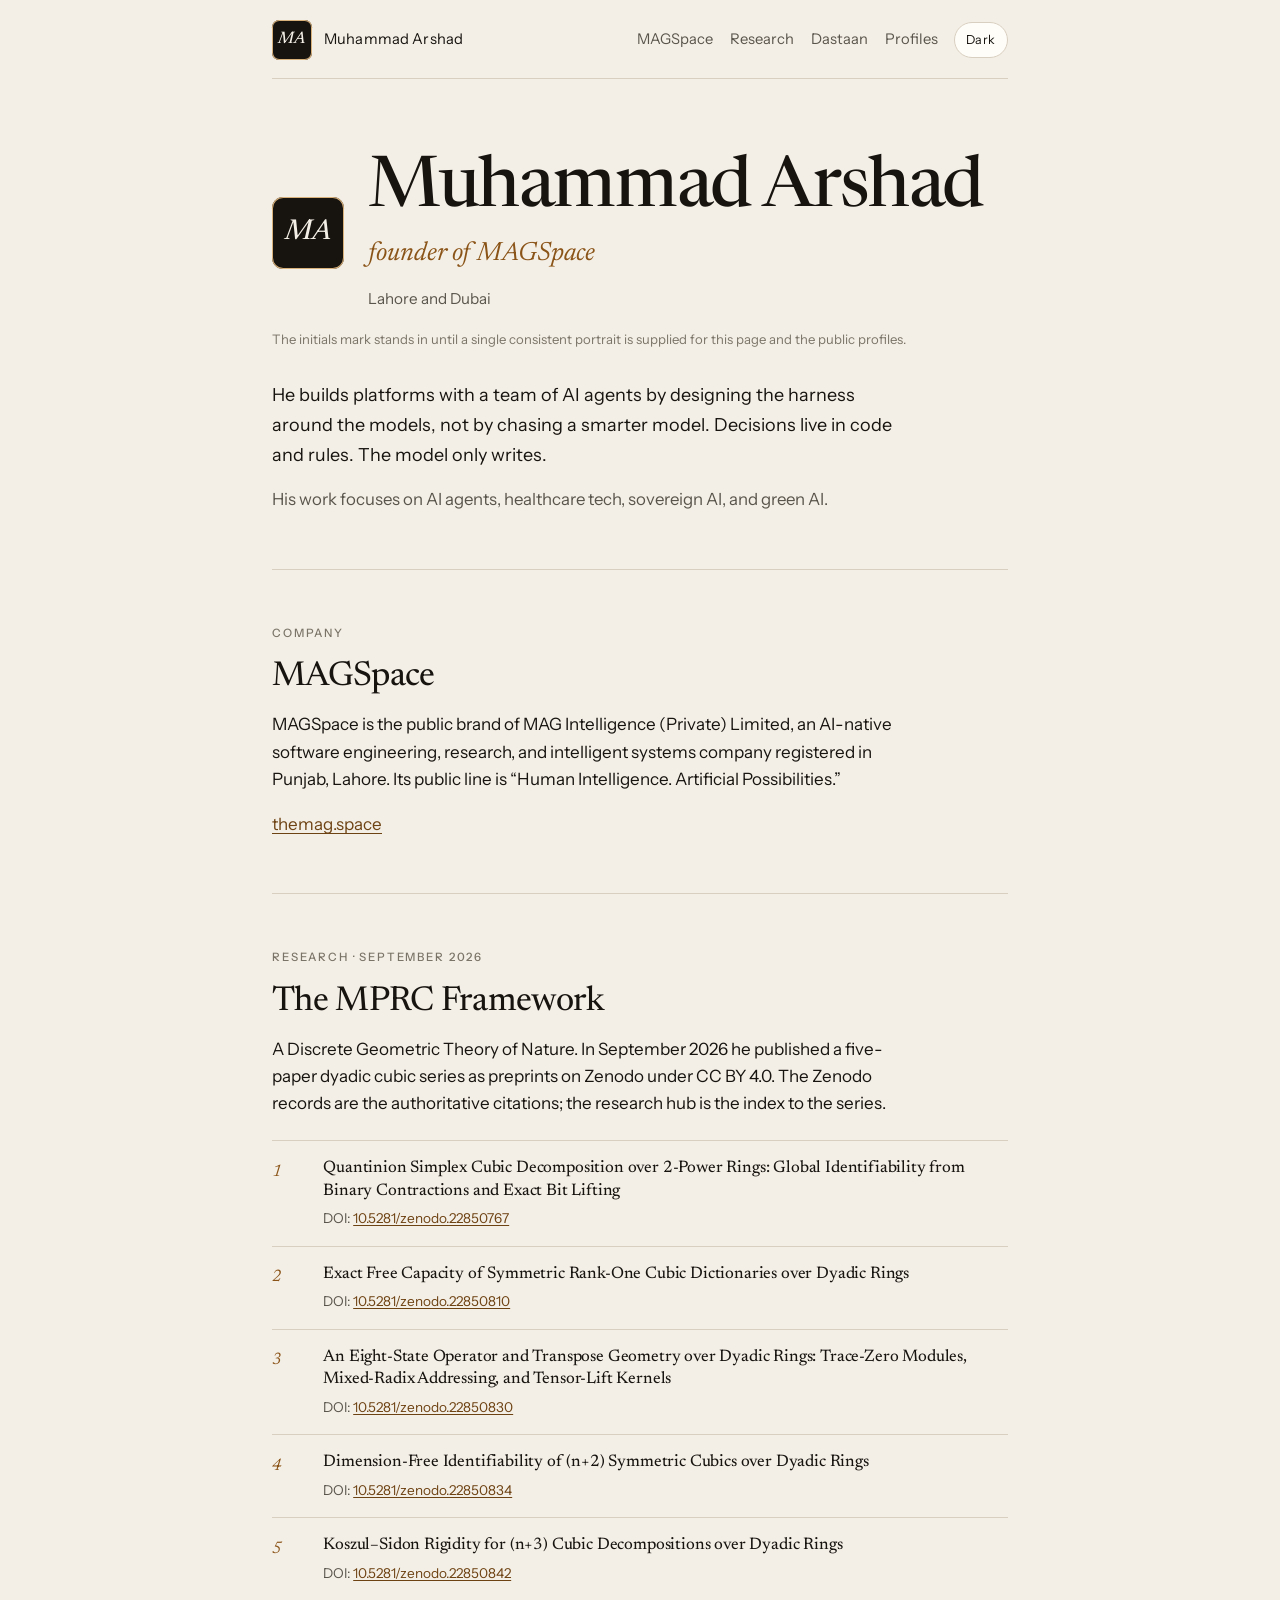
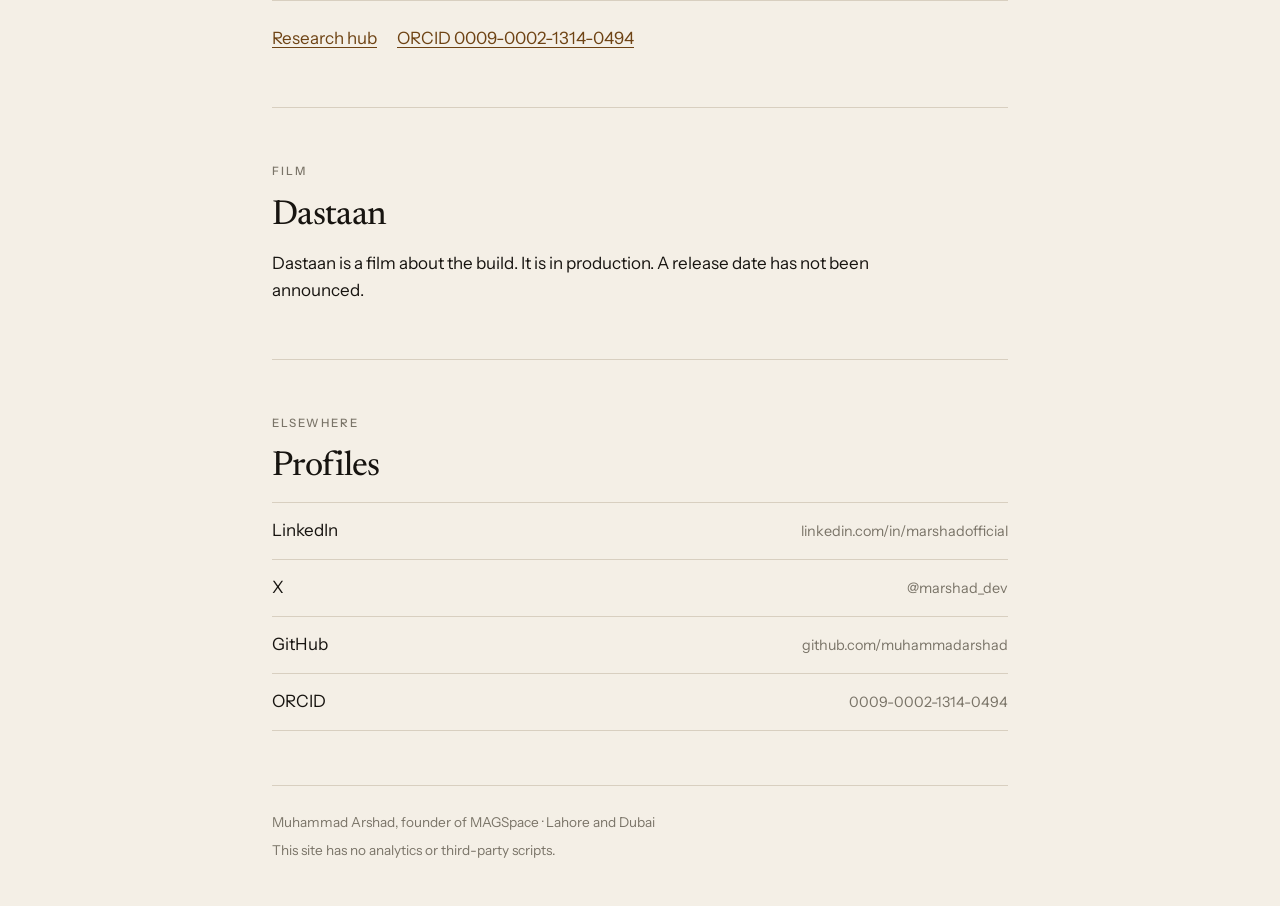
==== index.html @ 927fc4ad "Personal site for marshad.pw" ====
<!DOCTYPE html>
<html lang="en">
<head>
  <meta charset="utf-8">
  <meta name="viewport" content="width=device-width, initial-scale=1">
  <title>Muhammad Arshad, founder of MAGSpace</title>
  <meta name="description" content="Muhammad Arshad, founder of MAGSpace, based in Lahore and Dubai. He builds platforms with a team of AI agents by designing the harness around the models. Research: the MPRC Framework.">
  <meta name="author" content="Muhammad Arshad">
  <meta name="theme-color" content="#12110e" media="(prefers-color-scheme: dark)">
  <meta name="theme-color" content="#f4efe6" media="(prefers-color-scheme: light)">
  <link rel="canonical" href="https://marshad.pw/">
  <link rel="icon" href="assets/favicon.svg" type="image/svg+xml">
  <link rel="apple-touch-icon" href="assets/og-image.png">

  <meta property="og:type" content="profile">
  <meta property="og:site_name" content="Muhammad Arshad">
  <meta property="og:title" content="Muhammad Arshad, founder of MAGSpace">
  <meta property="og:description" content="Founder of MAGSpace, based in Lahore and Dubai. Builds platforms with a team of AI agents by designing the harness around the models. Independent researcher, MPRC Framework.">
  <meta property="og:url" content="https://marshad.pw/">
  <meta property="og:image" content="https://marshad.pw/assets/og-image.png">
  <meta property="og:image:width" content="1200">
  <meta property="og:image:height" content="630">
  <meta property="og:locale" content="en_US">
  <meta property="profile:first_name" content="Muhammad">
  <meta property="profile:last_name" content="Arshad">
  <meta property="profile:username" content="marshad">

  <meta name="twitter:card" content="summary_large_image">
  <meta name="twitter:site" content="@marshad_dev">
  <meta name="twitter:creator" content="@marshad_dev">
  <meta name="twitter:title" content="Muhammad Arshad, founder of MAGSpace">
  <meta name="twitter:description" content="Founder of MAGSpace, based in Lahore and Dubai. Builds platforms with a team of AI agents by designing the harness around the models.">
  <meta name="twitter:image" content="https://marshad.pw/assets/og-image.png">

  <link rel="stylesheet" href="styles.css">
  <script>
    (function () {
      try {
        var t = localStorage.getItem("theme");
        if (t === "light" || t === "dark") document.documentElement.setAttribute("data-theme", t);
      } catch (e) {}
    })();
  </script>
  <script type="application/ld+json">
  {
    "@context": "https://schema.org",
    "@graph": [
      {
        "@type": "Person",
        "@id": "https://marshad.pw/#person",
        "name": "Muhammad Arshad",
        "alternateName": "marshad",
        "jobTitle": "Founder",
        "url": "https://marshad.pw",
        "worksFor": {
          "@type": "Organization",
          "name": "MAGSpace",
          "legalName": "MAG Intelligence (Private) Limited",
          "url": "https://themag.space"
        },
        "homeLocation": [
          {
            "@type": "Place",
            "name": "Lahore",
            "address": { "@type": "PostalAddress", "addressLocality": "Lahore", "addressCountry": "PK" }
          },
          {
            "@type": "Place",
            "name": "Dubai",
            "address": { "@type": "PostalAddress", "addressLocality": "Dubai", "addressCountry": "AE" }
          }
        ],
        "address": [
          { "@type": "PostalAddress", "addressLocality": "Lahore", "addressCountry": "PK" },
          { "@type": "PostalAddress", "addressLocality": "Dubai", "addressCountry": "AE" }
        ],
        "knowsAbout": ["AI agents", "healthcare tech", "sovereign AI", "green AI", "MPRC Framework"],
        "sameAs": [
          "https://www.linkedin.com/in/marshadofficial/",
          "https://x.com/marshad_dev",
          "https://github.com/muhammadarshad",
          "https://orcid.org/0009-0002-1314-0494",
          "https://themag.space",
          "https://muhammadarshad.github.io/pages-mprc/index.html"
        ]
      },
      {
        "@type": "WebSite",
        "@id": "https://marshad.pw/#website",
        "url": "https://marshad.pw",
        "name": "Muhammad Arshad, founder of MAGSpace",
        "inLanguage": "en",
        "publisher": { "@id": "https://marshad.pw/#person" }
      },
      {
        "@type": "WebPage",
        "@id": "https://marshad.pw/#webpage",
        "url": "https://marshad.pw/",
        "name": "Muhammad Arshad, founder of MAGSpace",
        "isPartOf": { "@id": "https://marshad.pw/#website" },
        "about": { "@id": "https://marshad.pw/#person" },
        "inLanguage": "en"
      },
      {
        "@type": "ScholarlyArticle",
        "@id": "https://doi.org/10.5281/zenodo.22850767",
        "name": "Quantinion Simplex Cubic Decomposition over 2-Power Rings: Global Identifiability from Binary Contractions and Exact Bit Lifting",
        "identifier": "https://doi.org/10.5281/zenodo.22850767",
        "url": "https://doi.org/10.5281/zenodo.22850767",
        "datePublished": "2026-09-20",
        "author": { "@id": "https://marshad.pw/#person" }
      },
      {
        "@type": "ScholarlyArticle",
        "@id": "https://doi.org/10.5281/zenodo.22850810",
        "name": "Exact Free Capacity of Symmetric Rank-One Cubic Dictionaries over Dyadic Rings",
        "identifier": "https://doi.org/10.5281/zenodo.22850810",
        "url": "https://doi.org/10.5281/zenodo.22850810",
        "datePublished": "2026-09-20",
        "author": { "@id": "https://marshad.pw/#person" }
      },
      {
        "@type": "ScholarlyArticle",
        "@id": "https://doi.org/10.5281/zenodo.22850830",
        "name": "An Eight-State Operator and Transpose Geometry over Dyadic Rings: Trace-Zero Modules, Mixed-Radix Addressing, and Tensor-Lift Kernels",
        "identifier": "https://doi.org/10.5281/zenodo.22850830",
        "url": "https://doi.org/10.5281/zenodo.22850830",
        "datePublished": "2026-09-20",
        "author": { "@id": "https://marshad.pw/#person" }
      },
      {
        "@type": "ScholarlyArticle",
        "@id": "https://doi.org/10.5281/zenodo.22850834",
        "name": "Dimension-Free Identifiability of (n+2) Symmetric Cubics over Dyadic Rings",
        "identifier": "https://doi.org/10.5281/zenodo.22850834",
        "url": "https://doi.org/10.5281/zenodo.22850834",
        "datePublished": "2026-09-20",
        "author": { "@id": "https://marshad.pw/#person" }
      },
      {
        "@type": "ScholarlyArticle",
        "@id": "https://doi.org/10.5281/zenodo.22850842",
        "name": "Koszul–Sidon Rigidity for (n+3) Cubic Decompositions over Dyadic Rings",
        "identifier": "https://doi.org/10.5281/zenodo.22850842",
        "url": "https://doi.org/10.5281/zenodo.22850842",
        "datePublished": "2026-09-20",
        "author": { "@id": "https://marshad.pw/#person" }
      }
    ]
  }
  </script>
</head>
<body>
  <a class="skip" href="#content">Skip to content</a>

  <header class="wrap site-header">
    <a class="brand" href="#content">
      <span class="mark" aria-hidden="true">MA</span>
      <span class="brand-name">Muhammad Arshad</span>
    </a>
    <nav class="nav" aria-label="Page">
      <a href="#magspace">MAGSpace</a>
      <a href="#research">Research</a>
      <a href="#dastaan">Dastaan</a>
      <a href="#profiles">Profiles</a>
    </nav>
    <button type="button" class="theme-toggle" id="theme-toggle" aria-label="Switch color theme">Theme</button>
  </header>

  <main id="content" class="wrap">
    <header class="hero">
      <div class="hero-top">
        <div class="hero-mark" aria-hidden="true">MA</div>
        <div>
          <h1>Muhammad Arshad</h1>
          <p class="qualifier">founder of MAGSpace</p>
          <p class="location">Lahore and Dubai</p>
        </div>
      </div>
      <p class="portrait-note">The initials mark stands in until a single consistent portrait is supplied for this page and the public profiles.</p>
      <div class="bio">
        <p>He builds platforms with a team of AI agents by designing the harness around the models, not by chasing a smarter model. Decisions live in code and rules. The model only writes.</p>
        <p class="focus">His work focuses on AI agents, healthcare tech, sovereign AI, and green AI.</p>
      </div>
    </header>

    <section class="section" id="magspace" aria-labelledby="magspace-title">
      <p class="kicker">Company</p>
      <h2 id="magspace-title">MAGSpace</h2>
      <p class="lede">MAGSpace is the public brand of MAG Intelligence (Private) Limited, an AI-native software engineering, research, and intelligent systems company registered in Punjab, Lahore. Its public line is “Human Intelligence. Artificial Possibilities.”</p>
      <p class="links-row">
        <a href="https://themag.space">themag.space</a>
      </p>
    </section>

    <section class="section" id="research" aria-labelledby="research-title">
      <p class="kicker">Research · September 2026</p>
      <h2 id="research-title">The MPRC Framework</h2>
      <p class="lede">A Discrete Geometric Theory of Nature. In September 2026 he published a five-paper dyadic cubic series as preprints on Zenodo under CC BY 4.0. The Zenodo records are the authoritative citations; the research hub is the index to the series.</p>
      <ol class="papers">
        <li>
          <span class="num" aria-hidden="true">1</span>
          <div>
            <h3><a href="https://doi.org/10.5281/zenodo.22850767">Quantinion Simplex Cubic Decomposition over 2-Power Rings: Global Identifiability from Binary Contractions and Exact Bit Lifting</a></h3>
            <p class="doi">DOI: <a href="https://doi.org/10.5281/zenodo.22850767">10.5281/zenodo.22850767</a></p>
          </div>
        </li>
        <li>
          <span class="num" aria-hidden="true">2</span>
          <div>
            <h3><a href="https://doi.org/10.5281/zenodo.22850810">Exact Free Capacity of Symmetric Rank-One Cubic Dictionaries over Dyadic Rings</a></h3>
            <p class="doi">DOI: <a href="https://doi.org/10.5281/zenodo.22850810">10.5281/zenodo.22850810</a></p>
          </div>
        </li>
        <li>
          <span class="num" aria-hidden="true">3</span>
          <div>
            <h3><a href="https://doi.org/10.5281/zenodo.22850830">An Eight-State Operator and Transpose Geometry over Dyadic Rings: Trace-Zero Modules, Mixed-Radix Addressing, and Tensor-Lift Kernels</a></h3>
            <p class="doi">DOI: <a href="https://doi.org/10.5281/zenodo.22850830">10.5281/zenodo.22850830</a></p>
          </div>
        </li>
        <li>
          <span class="num" aria-hidden="true">4</span>
          <div>
            <h3><a href="https://doi.org/10.5281/zenodo.22850834">Dimension-Free Identifiability of (n+2) Symmetric Cubics over Dyadic Rings</a></h3>
            <p class="doi">DOI: <a href="https://doi.org/10.5281/zenodo.22850834">10.5281/zenodo.22850834</a></p>
          </div>
        </li>
        <li>
          <span class="num" aria-hidden="true">5</span>
          <div>
            <h3><a href="https://doi.org/10.5281/zenodo.22850842">Koszul–Sidon Rigidity for (n+3) Cubic Decompositions over Dyadic Rings</a></h3>
            <p class="doi">DOI: <a href="https://doi.org/10.5281/zenodo.22850842">10.5281/zenodo.22850842</a></p>
          </div>
        </li>
      </ol>
      <p class="links-row">
        <a href="https://muhammadarshad.github.io/pages-mprc/index.html">Research hub</a>
        <a rel="me" href="https://orcid.org/0009-0002-1314-0494">ORCID 0009-0002-1314-0494</a>
      </p>
    </section>

    <section class="section" id="dastaan" aria-labelledby="dastaan-title">
      <p class="kicker">Film</p>
      <h2 id="dastaan-title">Dastaan</h2>
      <p class="lede">Dastaan is a film about the build. It is in production. A release date has not been announced.</p>
    </section>

    <section class="section" id="profiles" aria-labelledby="profiles-title">
      <p class="kicker">Elsewhere</p>
      <h2 id="profiles-title">Profiles</h2>
      <ul class="profiles">
        <li>
          <a rel="me" href="https://www.linkedin.com/in/marshadofficial/">
            <span>LinkedIn</span>
            <span class="handle">linkedin.com/in/marshadofficial</span>
          </a>
        </li>
        <li>
          <a rel="me" href="https://x.com/marshad_dev">
            <span>X</span>
            <span class="handle">@marshad_dev</span>
          </a>
        </li>
        <li>
          <a rel="me" href="https://github.com/muhammadarshad">
            <span>GitHub</span>
            <span class="handle">github.com/muhammadarshad</span>
          </a>
        </li>
        <li>
          <a rel="me" href="https://orcid.org/0009-0002-1314-0494">
            <span>ORCID</span>
            <span class="handle">0009-0002-1314-0494</span>
          </a>
        </li>
      </ul>
    </section>
  </main>

  <footer class="wrap site-footer">
    <p>Muhammad Arshad, founder of MAGSpace · Lahore and Dubai</p>
    <p>This site has no analytics or third-party scripts.</p>
  </footer>

  <script>
    (function () {
      var btn = document.getElementById("theme-toggle");
      if (!btn) return;

      function current() {
        var set = document.documentElement.getAttribute("data-theme");
        if (set === "light" || set === "dark") return set;
        return window.matchMedia("(prefers-color-scheme: light)").matches ? "light" : "dark";
      }

      function label(mode) {
        btn.setAttribute("aria-label", mode === "dark" ? "Switch to light theme" : "Switch to dark theme");
        btn.textContent = mode === "dark" ? "Light" : "Dark";
      }

      label(current());

      btn.addEventListener("click", function () {
        var next = current() === "dark" ? "light" : "dark";
        document.documentElement.setAttribute("data-theme", next);
        try { localStorage.setItem("theme", next); } catch (e) {}
        label(next);
      });
    })();
  </script>
</body>
</html>
---- styles.css ----
/* Muhammad Arshad, founder of MAGSpace — marshad.pw
   Self-contained. No tracking. No external requests. */

@font-face {
  font-family: "Newsreader";
  src: url("assets/fonts/newsreader.woff2") format("woff2");
  font-style: normal;
  font-weight: 200 800;
  font-display: swap;
}

@font-face {
  font-family: "Newsreader";
  src: url("assets/fonts/newsreader-italic.woff2") format("woff2");
  font-style: italic;
  font-weight: 200 800;
  font-display: swap;
}

@font-face {
  font-family: "Instrument Sans";
  src: url("assets/fonts/instrument-sans.woff2") format("woff2");
  font-style: normal;
  font-weight: 400 700;
  font-display: swap;
}

:root {
  color-scheme: dark;
  --bg: #12110e;
  --bg-soft: #1b1915;
  --ink: #f4efe6;
  --muted: #b4ada0;
  --faint: #9a9489;
  --line: #2e2a24;
  --accent: #d7b07a;
  --focus: #f0d7a4;
  --link: #ead3a6;
  --mark-bg: #1b1915;
  --mark-ink: #f4efe6;
  --mark-line: #d7b07a;
  --radius: 0.55rem;
  --space: clamp(1.25rem, 3vw, 2.25rem);
  --measure: 40rem;
  --content: 46rem;
  --sans: "Instrument Sans", "Segoe UI", "Helvetica Neue", Helvetica, Arial, sans-serif;
  --serif: "Newsreader", "Iowan Old Style", Palatino, "Palatino Linotype", Georgia, serif;
}

@media (prefers-color-scheme: light) {
  :root:not([data-theme="dark"]) {
    color-scheme: light;
    --bg: #f4efe6;
    --bg-soft: #fffdf8;
    --ink: #171410;
    --muted: #5a554c;
    --faint: #7a7468;
    --line: #d8cfc0;
    --accent: #8a5418;
    --focus: #8a5418;
    --link: #6e4314;
    --mark-bg: #171410;
    --mark-ink: #f4efe6;
    --mark-line: #d7b07a;
  }
}

:root[data-theme="light"] {
  color-scheme: light;
  --bg: #f4efe6;
  --bg-soft: #fffdf8;
  --ink: #171410;
  --muted: #5a554c;
  --faint: #7a7468;
  --line: #d8cfc0;
  --accent: #8a5418;
  --focus: #8a5418;
  --link: #6e4314;
  --mark-bg: #171410;
  --mark-ink: #f4efe6;
  --mark-line: #d7b07a;
}

:root[data-theme="dark"] {
  color-scheme: dark;
  --bg: #12110e;
  --bg-soft: #1b1915;
  --ink: #f4efe6;
  --muted: #b4ada0;
  --faint: #9a9489;
  --line: #2e2a24;
  --accent: #d7b07a;
  --focus: #f0d7a4;
  --link: #ead3a6;
  --mark-bg: #1b1915;
  --mark-ink: #f4efe6;
  --mark-line: #d7b07a;
}

*,
*::before,
*::after {
  box-sizing: border-box;
}

html {
  scroll-behavior: smooth;
}

@media (prefers-reduced-motion: reduce) {
  html { scroll-behavior: auto; }
  *, *::before, *::after {
    animation: none !important;
    transition: none !important;
  }
}

body {
  margin: 0;
  background: var(--bg);
  color: var(--ink);
  font-family: var(--sans);
  font-size: 1.0625rem;
  line-height: 1.6;
  font-weight: 400;
  -webkit-font-smoothing: antialiased;
  text-rendering: optimizeLegibility;
}

:focus-visible {
  outline: 2px solid var(--focus);
  outline-offset: 3px;
}

.skip {
  position: absolute;
  left: var(--space);
  top: 0.75rem;
  transform: translateY(-200%);
  background: var(--bg-soft);
  color: var(--ink);
  padding: 0.5rem 0.85rem;
  border-radius: var(--radius);
  z-index: 20;
}

.skip:focus {
  transform: none;
}

a {
  color: var(--link);
  text-underline-offset: 0.18em;
  text-decoration-thickness: 1px;
}

a:hover {
  color: var(--ink);
}

.wrap {
  width: min(100% - (var(--space) * 2), var(--content));
  margin-inline: auto;
}

/* Header */

.site-header {
  display: flex;
  align-items: center;
  justify-content: space-between;
  flex-wrap: wrap;
  gap: 0.35rem 1rem;
  padding: 1.1rem 0 1rem;
  border-bottom: 1px solid var(--line);
}

.brand {
  display: inline-flex;
  align-items: center;
  gap: 0.75rem;
  color: inherit;
  text-decoration: none;
  min-height: 44px;
}

.brand:hover { color: inherit; }

.mark {
  width: 2.5rem;
  height: 2.5rem;
  flex: 0 0 2.5rem;
  border-radius: 0.45rem;
  background: var(--mark-bg);
  color: var(--mark-ink);
  box-shadow: inset 0 0 0 1px var(--mark-line);
  display: grid;
  place-items: center;
  font-family: var(--serif);
  font-style: italic;
  font-weight: 500;
  font-size: 1.05rem;
  letter-spacing: 0.01em;
  line-height: 1;
}

.brand-name {
  font-size: 0.92rem;
  letter-spacing: 0.01em;
}

.nav {
  display: flex;
  align-items: center;
  gap: 0.15rem 1.05rem;
  flex-wrap: wrap;
  justify-content: flex-end;
  margin-left: auto;
}

.nav a {
  color: var(--muted);
  text-decoration: none;
  font-size: 0.92rem;
  min-height: 44px;
  display: inline-flex;
  align-items: center;
}

.nav a:hover { color: var(--ink); }

.theme-toggle {
  appearance: none;
  border: 1px solid var(--line);
  background: var(--bg-soft);
  color: var(--ink);
  border-radius: 999px;
  min-height: 36px;
  min-width: 36px;
  padding: 0 0.7rem;
  font: inherit;
  font-size: 0.78rem;
  letter-spacing: 0.04em;
  cursor: pointer;
}

.theme-toggle:hover {
  border-color: var(--accent);
}

/* Hero */

.hero {
  padding: clamp(2.4rem, 7vw, 4.8rem) 0 clamp(2.2rem, 5vw, 3.4rem);
  border-bottom: 1px solid var(--line);
}

.hero-top {
  display: flex;
  align-items: center;
  gap: 1.25rem 1.5rem;
}

.hero-mark {
  width: 4.5rem;
  height: 4.5rem;
  flex: 0 0 4.5rem;
  border-radius: 0.7rem;
  background: var(--mark-bg);
  color: var(--mark-ink);
  box-shadow: inset 0 0 0 1px var(--mark-line);
  display: grid;
  place-items: center;
  font-family: var(--serif);
  font-style: italic;
  font-weight: 500;
  font-size: 1.8rem;
  line-height: 1;
}

.portrait-note {
  margin: 1.15rem 0 0;
  max-width: var(--measure);
  font-size: 0.82rem;
  line-height: 1.5;
  color: var(--faint);
}

.kicker {
  margin: 0 0 0.7rem;
  font-size: 0.72rem;
  letter-spacing: 0.16em;
  text-transform: uppercase;
  color: var(--faint);
  font-weight: 500;
}

h1 {
  margin: 0;
  font-family: var(--serif);
  font-weight: 450;
  font-size: clamp(2.35rem, 7.2vw, 4.4rem);
  line-height: 0.98;
  letter-spacing: -0.02em;
  font-optical-sizing: auto;
}

.qualifier {
  margin: 0.85rem 0 0;
  font-family: var(--serif);
  font-style: italic;
  font-weight: 400;
  font-size: clamp(1.2rem, 2.6vw, 1.65rem);
  line-height: 1.25;
  color: var(--accent);
}

.location {
  margin: 1rem 0 0;
  color: var(--muted);
  font-size: 0.95rem;
}

.bio {
  max-width: var(--measure);
  margin: 2rem 0 0;
}

.bio p {
  margin: 0 0 1rem;
  font-size: 1.125rem;
  line-height: 1.65;
}

.bio p:last-child { margin-bottom: 0; }

.bio .focus {
  color: var(--muted);
  font-size: 1.05rem;
}

/* Sections */

.section {
  padding: clamp(2.2rem, 5vw, 3.4rem) 0;
  border-bottom: 1px solid var(--line);
}

.section h2 {
  margin: 0 0 0.85rem;
  font-family: var(--serif);
  font-weight: 450;
  font-size: clamp(1.7rem, 3vw, 2.15rem);
  letter-spacing: -0.02em;
  line-height: 1.15;
}

.section .lede {
  margin: 0 0 1.15rem;
  max-width: var(--measure);
  color: var(--ink);
}

.section p {
  margin: 0 0 1rem;
  max-width: var(--measure);
}

.section p:last-child { margin-bottom: 0; }

.muted { color: var(--muted); }

.papers {
  list-style: none;
  margin: 1.4rem 0 1.5rem;
  padding: 0;
  border-top: 1px solid var(--line);
}

.papers li {
  display: grid;
  grid-template-columns: 2.2rem 1fr;
  gap: 0.7rem 1rem;
  padding: 1rem 0;
  border-bottom: 1px solid var(--line);
}

.papers .num {
  font-family: var(--serif);
  font-style: italic;
  color: var(--accent);
  font-size: 1.05rem;
  padding-top: 0.1rem;
}

.papers h3 {
  margin: 0 0 0.35rem;
  font-family: var(--serif);
  font-weight: 450;
  font-size: 1.05rem;
  line-height: 1.35;
  letter-spacing: -0.01em;
}

.papers h3 a {
  color: inherit;
  text-decoration: none;
}

.papers h3 a:hover {
  color: var(--link);
  text-decoration: underline;
}

.doi {
  font-size: 0.85rem;
  color: var(--muted);
  word-break: break-all;
}

.links-row {
  display: flex;
  flex-wrap: wrap;
  gap: 0.4rem 1.25rem;
  margin-top: 0.4rem;
}

.profiles {
  list-style: none;
  margin: 0;
  padding: 0;
  display: grid;
  gap: 0;
  border-top: 1px solid var(--line);
}

.profiles li {
  border-bottom: 1px solid var(--line);
}

.profiles a {
  display: flex;
  justify-content: space-between;
  align-items: baseline;
  gap: 1rem;
  padding: 0.9rem 0;
  min-height: 44px;
  color: inherit;
  text-decoration: none;
}

.profiles a:hover { color: var(--link); }

.profiles .handle {
  color: var(--faint);
  font-size: 0.9rem;
}

/* Footer */

.site-footer {
  padding: 1.6rem 0 2.4rem;
  color: var(--faint);
  font-size: 0.85rem;
}

.site-footer p { margin: 0 0 0.4rem; }

@media (max-width: 640px) {
  .site-header {
    align-items: center;
  }

  .theme-toggle {
    margin-left: auto;
  }

  .nav {
    width: 100%;
    order: 3;
    justify-content: flex-start;
    margin-left: 0;
    padding-top: 0.1rem;
  }

  .hero-top {
    align-items: flex-start;
  }

  .hero-mark {
    width: 3.4rem;
    height: 3.4rem;
    flex-basis: 3.4rem;
    font-size: 1.4rem;
    border-radius: 0.55rem;
  }

  .papers li {
    grid-template-columns: 1.8rem 1fr;
  }

  .profiles a {
    flex-direction: column;
    gap: 0.15rem;
    align-items: flex-start;
  }
}
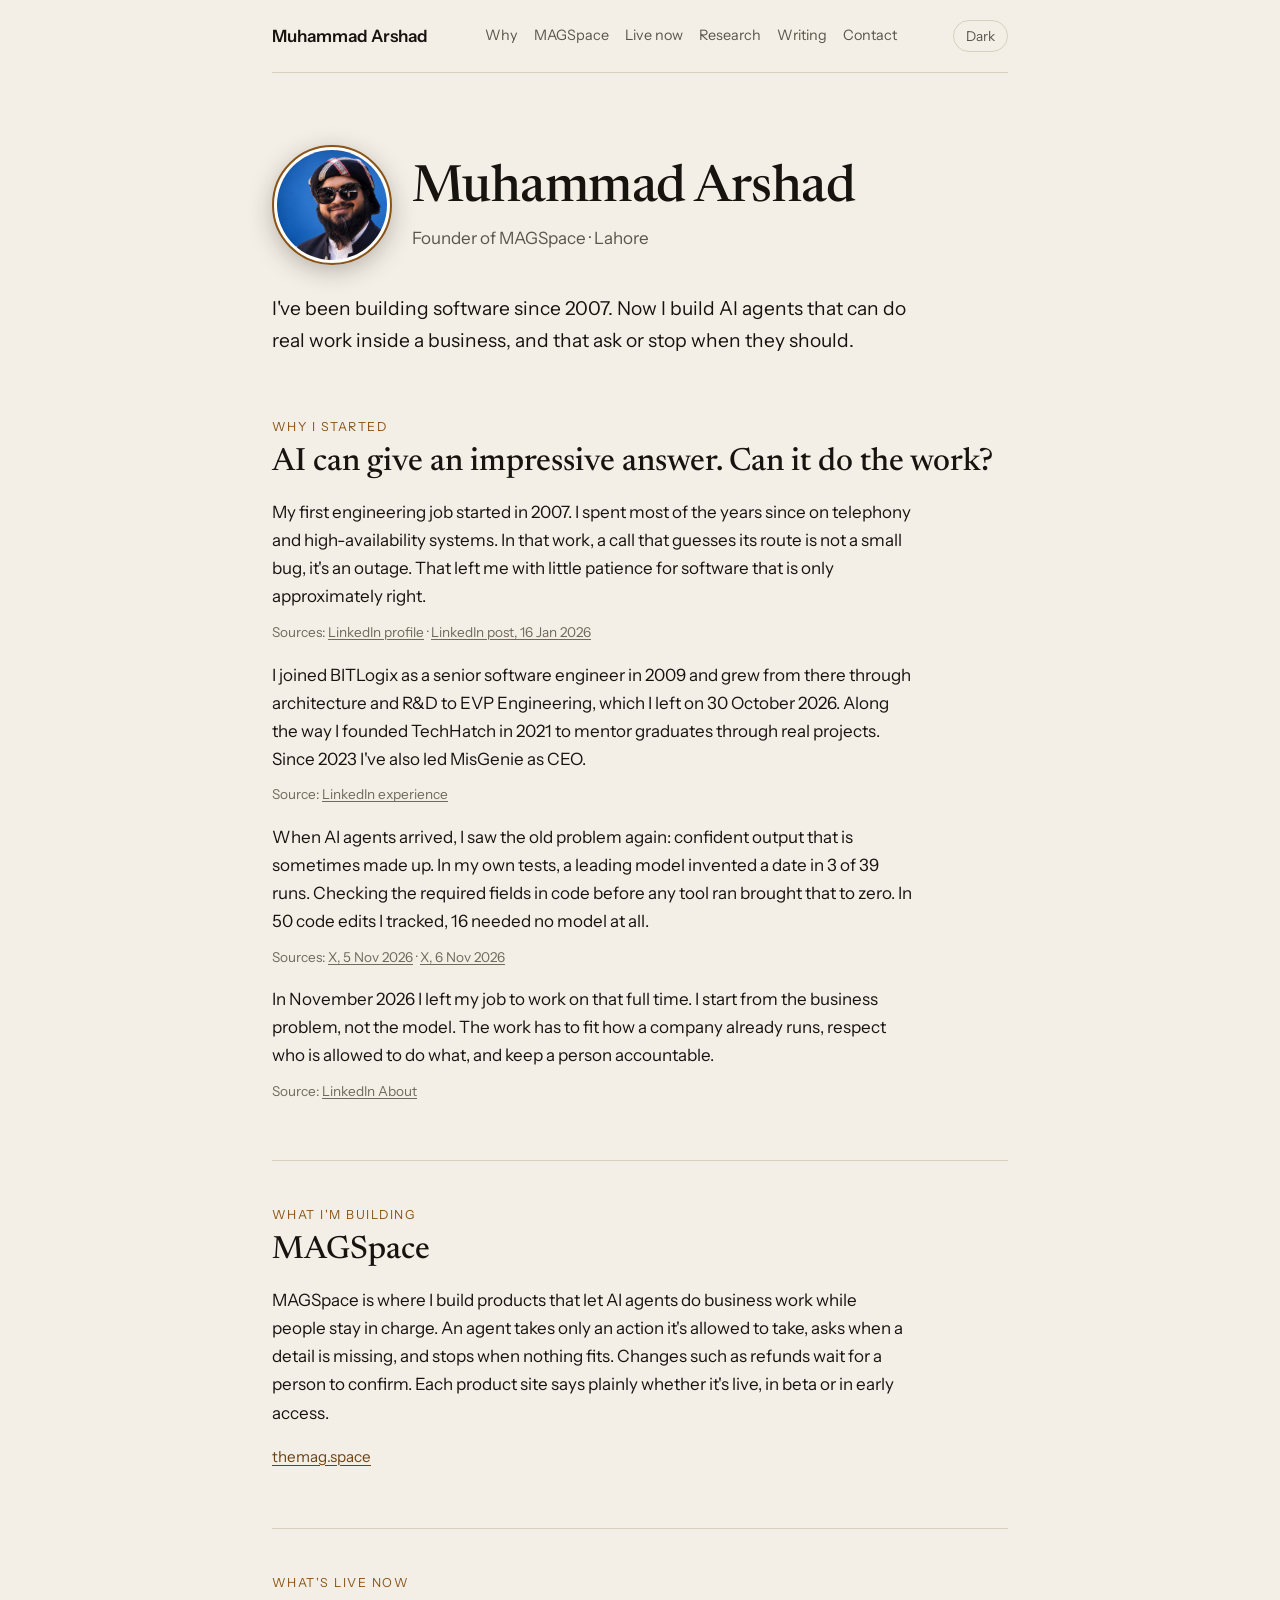
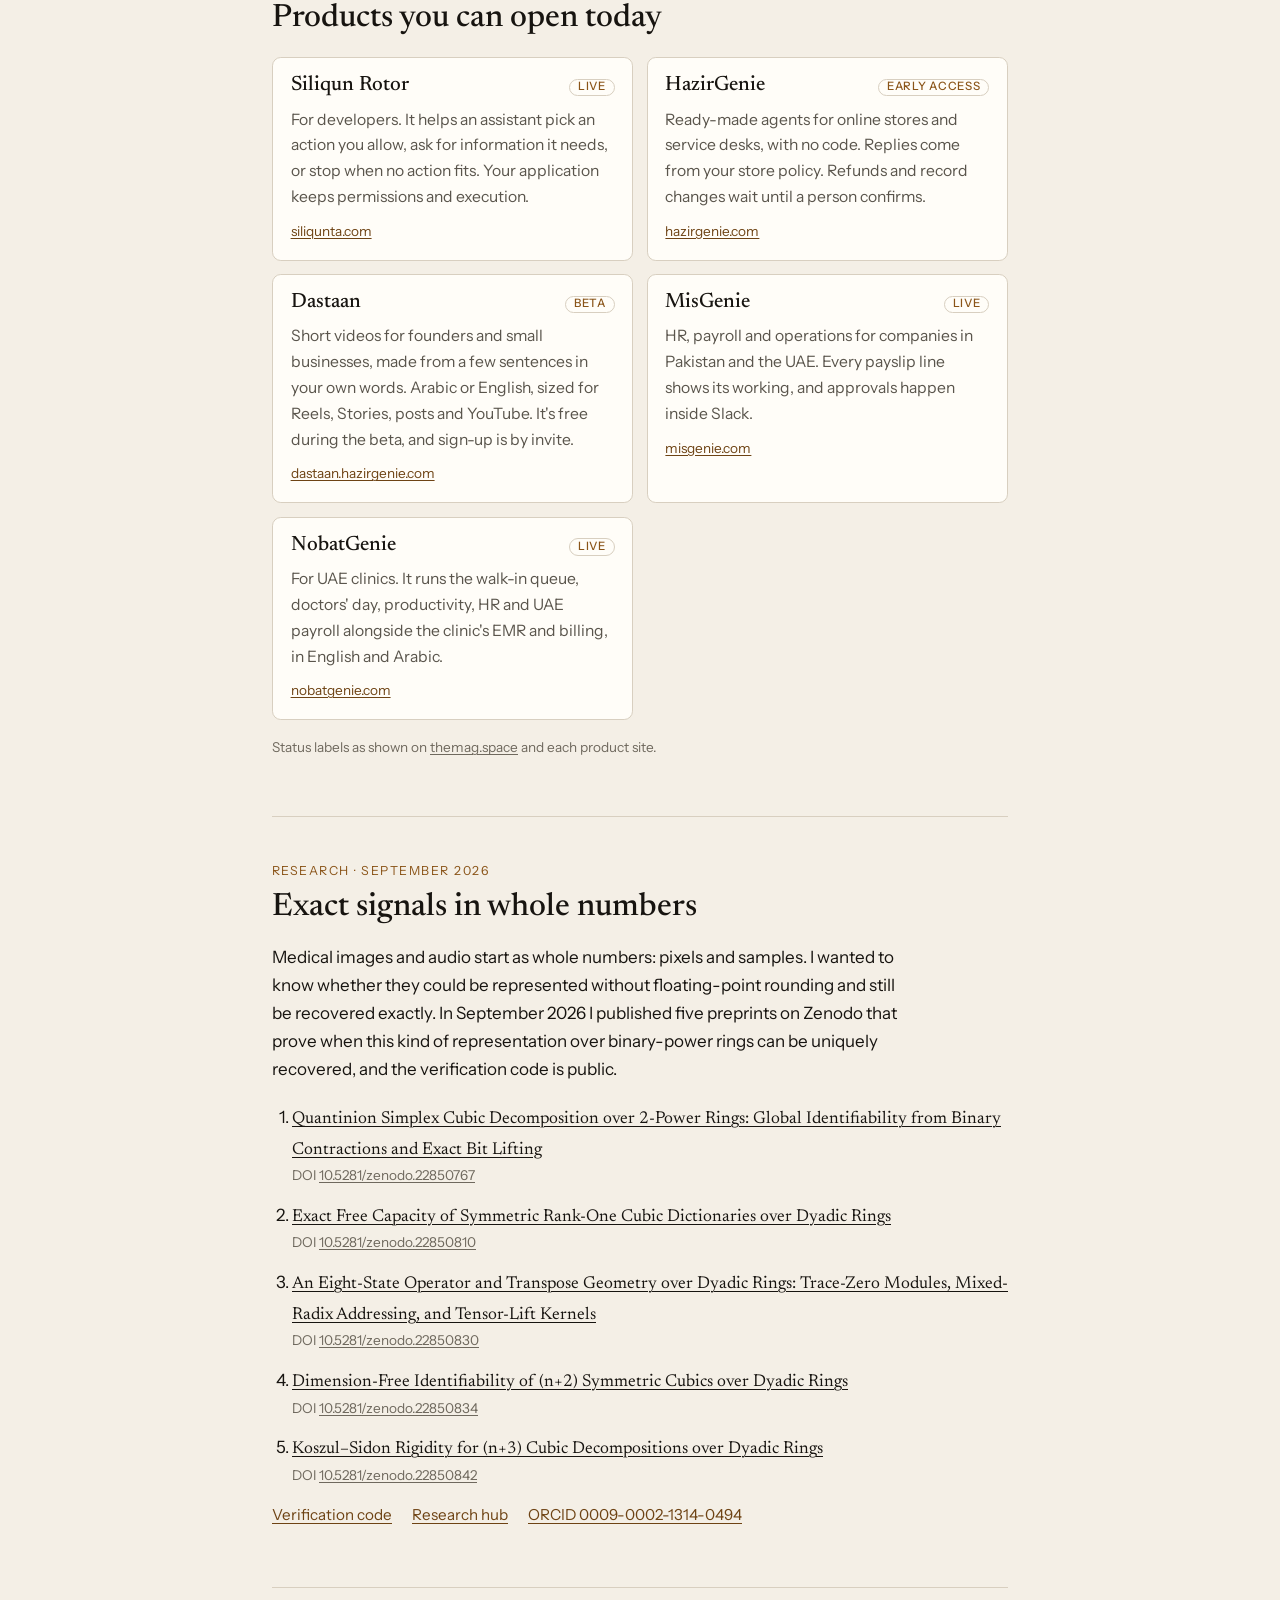
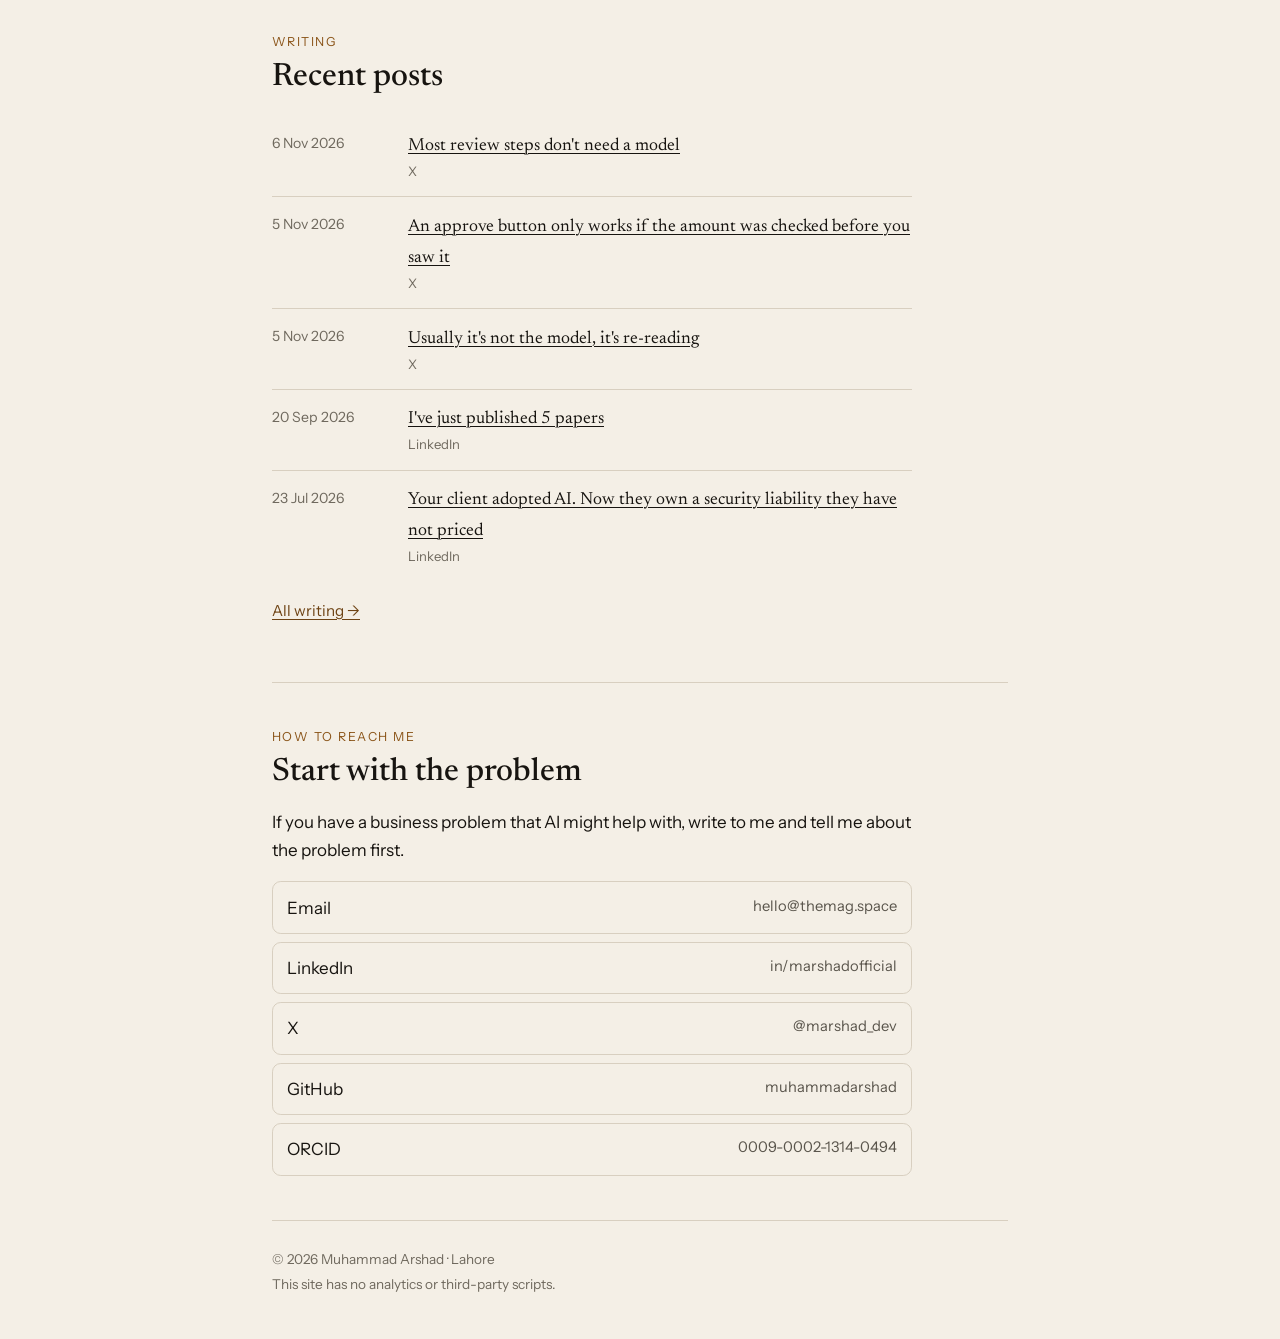
==== commit b17ba800: "Refresh marshad.pw: first-person story, live products, research, writing/blog, real portrait Co-auth" ====
--- a/index.html
+++ b/index.html
@@ -4,35 +4,32 @@
   <meta charset="utf-8">
   <meta name="viewport" content="width=device-width, initial-scale=1">
   <title>Muhammad Arshad, founder of MAGSpace</title>
-  <meta name="description" content="Muhammad Arshad, founder of MAGSpace, based in Lahore and Dubai. He builds platforms with a team of AI agents by designing the harness around the models. Research: the MPRC Framework.">
+  <meta name="description" content="I'm Muhammad Arshad, a software engineer since 2007 and founder of MAGSpace in Lahore. I build AI agents that do real business work, with people kept in control.">
   <meta name="author" content="Muhammad Arshad">
   <meta name="theme-color" content="#12110e" media="(prefers-color-scheme: dark)">
   <meta name="theme-color" content="#f4efe6" media="(prefers-color-scheme: light)">
   <link rel="canonical" href="https://marshad.pw/">
   <link rel="icon" href="assets/favicon.svg" type="image/svg+xml">
   <link rel="apple-touch-icon" href="assets/og-image.png">
+  <link rel="preload" href="assets/fonts/instrument-sans.woff2" as="font" type="font/woff2" crossorigin>
 
   <meta property="og:type" content="profile">
   <meta property="og:site_name" content="Muhammad Arshad">
   <meta property="og:title" content="Muhammad Arshad, founder of MAGSpace">
-  <meta property="og:description" content="Founder of MAGSpace, based in Lahore and Dubai. Builds platforms with a team of AI agents by designing the harness around the models. Independent researcher, MPRC Framework.">
+  <meta property="og:description" content="Software engineer since 2007, founder of MAGSpace in Lahore. I build AI agents that do real business work, with people kept in control.">
   <meta property="og:url" content="https://marshad.pw/">
   <meta property="og:image" content="https://marshad.pw/assets/og-image.png">
   <meta property="og:image:width" content="1200">
   <meta property="og:image:height" content="630">
-  <meta property="og:locale" content="en_US">
   <meta property="profile:first_name" content="Muhammad">
   <meta property="profile:last_name" content="Arshad">
-  <meta property="profile:username" content="marshad">
-
   <meta name="twitter:card" content="summary_large_image">
   <meta name="twitter:site" content="@marshad_dev">
   <meta name="twitter:creator" content="@marshad_dev">
   <meta name="twitter:title" content="Muhammad Arshad, founder of MAGSpace">
-  <meta name="twitter:description" content="Founder of MAGSpace, based in Lahore and Dubai. Builds platforms with a team of AI agents by designing the harness around the models.">
+  <meta name="twitter:description" content="Software engineer since 2007, founder of MAGSpace in Lahore. I build AI agents that do real business work, with people kept in control.">
   <meta name="twitter:image" content="https://marshad.pw/assets/og-image.png">
 
-  <link rel="stylesheet" href="styles.css">
   <script>
     (function () {
       try {
@@ -41,6 +38,7 @@
       } catch (e) {}
     })();
   </script>
+
   <script type="application/ld+json">
   {
     "@context": "https://schema.org",
@@ -49,120 +47,43 @@
         "@type": "Person",
         "@id": "https://marshad.pw/#person",
         "name": "Muhammad Arshad",
-        "alternateName": "marshad",
         "jobTitle": "Founder",
-        "url": "https://marshad.pw",
-        "worksFor": {
-          "@type": "Organization",
-          "name": "MAGSpace",
-          "legalName": "MAG Intelligence (Private) Limited",
-          "url": "https://themag.space"
-        },
-        "homeLocation": [
-          {
-            "@type": "Place",
-            "name": "Lahore",
-            "address": { "@type": "PostalAddress", "addressLocality": "Lahore", "addressCountry": "PK" }
-          },
-          {
-            "@type": "Place",
-            "name": "Dubai",
-            "address": { "@type": "PostalAddress", "addressLocality": "Dubai", "addressCountry": "AE" }
-          }
-        ],
-        "address": [
-          { "@type": "PostalAddress", "addressLocality": "Lahore", "addressCountry": "PK" },
-          { "@type": "PostalAddress", "addressLocality": "Dubai", "addressCountry": "AE" }
-        ],
-        "knowsAbout": ["AI agents", "healthcare tech", "sovereign AI", "green AI", "MPRC Framework"],
+        "url": "https://marshad.pw/",
+        "email": "mailto:hello@themag.space",
+        "worksFor": { "@type": "Organization", "name": "MAGSpace", "url": "https://themag.space/" },
+        "homeLocation": { "@type": "Place", "name": "Lahore", "address": { "@type": "PostalAddress", "addressLocality": "Lahore", "addressCountry": "PK" } },
+        "knowsAbout": ["AI agents", "Software architecture", "HR and payroll software", "Clinic operations software"],
         "sameAs": [
           "https://www.linkedin.com/in/marshadofficial/",
           "https://x.com/marshad_dev",
           "https://github.com/muhammadarshad",
           "https://orcid.org/0009-0002-1314-0494",
-          "https://themag.space",
-          "https://muhammadarshad.github.io/pages-mprc/index.html"
+          "https://themag.space/"
         ]
       },
-      {
-        "@type": "WebSite",
-        "@id": "https://marshad.pw/#website",
-        "url": "https://marshad.pw",
-        "name": "Muhammad Arshad, founder of MAGSpace",
-        "inLanguage": "en",
-        "publisher": { "@id": "https://marshad.pw/#person" }
-      },
-      {
-        "@type": "WebPage",
-        "@id": "https://marshad.pw/#webpage",
-        "url": "https://marshad.pw/",
-        "name": "Muhammad Arshad, founder of MAGSpace",
-        "isPartOf": { "@id": "https://marshad.pw/#website" },
-        "about": { "@id": "https://marshad.pw/#person" },
-        "inLanguage": "en"
-      },
-      {
-        "@type": "ScholarlyArticle",
-        "@id": "https://doi.org/10.5281/zenodo.22850767",
-        "name": "Quantinion Simplex Cubic Decomposition over 2-Power Rings: Global Identifiability from Binary Contractions and Exact Bit Lifting",
-        "identifier": "https://doi.org/10.5281/zenodo.22850767",
-        "url": "https://doi.org/10.5281/zenodo.22850767",
-        "datePublished": "2026-09-20",
-        "author": { "@id": "https://marshad.pw/#person" }
-      },
-      {
-        "@type": "ScholarlyArticle",
-        "@id": "https://doi.org/10.5281/zenodo.22850810",
-        "name": "Exact Free Capacity of Symmetric Rank-One Cubic Dictionaries over Dyadic Rings",
-        "identifier": "https://doi.org/10.5281/zenodo.22850810",
-        "url": "https://doi.org/10.5281/zenodo.22850810",
-        "datePublished": "2026-09-20",
-        "author": { "@id": "https://marshad.pw/#person" }
-      },
-      {
-        "@type": "ScholarlyArticle",
-        "@id": "https://doi.org/10.5281/zenodo.22850830",
-        "name": "An Eight-State Operator and Transpose Geometry over Dyadic Rings: Trace-Zero Modules, Mixed-Radix Addressing, and Tensor-Lift Kernels",
-        "identifier": "https://doi.org/10.5281/zenodo.22850830",
-        "url": "https://doi.org/10.5281/zenodo.22850830",
-        "datePublished": "2026-09-20",
-        "author": { "@id": "https://marshad.pw/#person" }
-      },
-      {
-        "@type": "ScholarlyArticle",
-        "@id": "https://doi.org/10.5281/zenodo.22850834",
-        "name": "Dimension-Free Identifiability of (n+2) Symmetric Cubics over Dyadic Rings",
-        "identifier": "https://doi.org/10.5281/zenodo.22850834",
-        "url": "https://doi.org/10.5281/zenodo.22850834",
-        "datePublished": "2026-09-20",
-        "author": { "@id": "https://marshad.pw/#person" }
-      },
-      {
-        "@type": "ScholarlyArticle",
-        "@id": "https://doi.org/10.5281/zenodo.22850842",
-        "name": "Koszul–Sidon Rigidity for (n+3) Cubic Decompositions over Dyadic Rings",
-        "identifier": "https://doi.org/10.5281/zenodo.22850842",
-        "url": "https://doi.org/10.5281/zenodo.22850842",
-        "datePublished": "2026-09-20",
-        "author": { "@id": "https://marshad.pw/#person" }
-      }
+      { "@type": "ScholarlyArticle", "@id": "https://doi.org/10.5281/zenodo.22850767", "name": "Quantinion Simplex Cubic Decomposition over 2-Power Rings: Global Identifiability from Binary Contractions and Exact Bit Lifting", "datePublished": "2026-09-20", "author": { "@id": "https://marshad.pw/#person" } },
+      { "@type": "ScholarlyArticle", "@id": "https://doi.org/10.5281/zenodo.22850810", "name": "Exact Free Capacity of Symmetric Rank-One Cubic Dictionaries over Dyadic Rings", "datePublished": "2026-09-20", "author": { "@id": "https://marshad.pw/#person" } },
+      { "@type": "ScholarlyArticle", "@id": "https://doi.org/10.5281/zenodo.22850830", "name": "An Eight-State Operator and Transpose Geometry over Dyadic Rings: Trace-Zero Modules, Mixed-Radix Addressing, and Tensor-Lift Kernels", "datePublished": "2026-09-20", "author": { "@id": "https://marshad.pw/#person" } },
+      { "@type": "ScholarlyArticle", "@id": "https://doi.org/10.5281/zenodo.22850834", "name": "Dimension-Free Identifiability of (n+2) Symmetric Cubics over Dyadic Rings", "datePublished": "2026-09-20", "author": { "@id": "https://marshad.pw/#person" } },
+      { "@type": "ScholarlyArticle", "@id": "https://doi.org/10.5281/zenodo.22850842", "name": "Koszul–Sidon Rigidity for (n+3) Cubic Decompositions over Dyadic Rings", "datePublished": "2026-09-20", "author": { "@id": "https://marshad.pw/#person" } }
     ]
   }
   </script>
+
+  <link rel="stylesheet" href="styles.css">
 </head>
 <body>
   <a class="skip" href="#content">Skip to content</a>
 
   <header class="wrap site-header">
-    <a class="brand" href="#content">
-      <span class="mark" aria-hidden="true">MA</span>
-      <span class="brand-name">Muhammad Arshad</span>
-    </a>
+    <a class="brand" href="#content">Muhammad Arshad</a>
     <nav class="nav" aria-label="Page">
+      <a href="#why">Why</a>
       <a href="#magspace">MAGSpace</a>
+      <a href="#live">Live now</a>
       <a href="#research">Research</a>
-      <a href="#dastaan">Dastaan</a>
-      <a href="#profiles">Profiles</a>
+      <a href="#writing">Writing</a>
+      <a href="#contact">Contact</a>
     </nav>
     <button type="button" class="theme-toggle" id="theme-toggle" aria-label="Switch color theme">Theme</button>
   </header>
@@ -170,116 +91,115 @@
   <main id="content" class="wrap">
     <header class="hero">
       <div class="hero-top">
-        <div class="hero-mark" aria-hidden="true">MA</div>
+        <img class="portrait" src="assets/portrait.jpg" width="120" height="120" alt="Muhammad Arshad" decoding="async">
         <div>
           <h1>Muhammad Arshad</h1>
-          <p class="qualifier">founder of MAGSpace</p>
-          <p class="location">Lahore and Dubai</p>
+          <p class="sub">Founder of MAGSpace · Lahore</p>
         </div>
       </div>
-      <p class="portrait-note">The initials mark stands in until a single consistent portrait is supplied for this page and the public profiles.</p>
-      <div class="bio">
-        <p>He builds platforms with a team of AI agents by designing the harness around the models, not by chasing a smarter model. Decisions live in code and rules. The model only writes.</p>
-        <p class="focus">His work focuses on AI agents, healthcare tech, sovereign AI, and green AI.</p>
-      </div>
+      <p class="lede">I've been building software since 2007. Now I build AI agents that can do real work inside a business, and that ask or stop when they should.</p>
     </header>
 
+    <section class="section" id="why" aria-labelledby="why-title">
+      <p class="kicker">Why I started</p>
+      <h2 id="why-title">AI can give an impressive answer. Can it do the work?</h2>
+      <p>My first engineering job started in 2007. I spent most of the years since on telephony and high-availability systems. In that work, a call that guesses its route is not a small bug, it's an outage. That left me with little patience for software that is only approximately right.</p>
+      <p class="src">Sources: <a href="https://www.linkedin.com/in/marshadofficial/">LinkedIn profile</a> · <a href="https://www.linkedin.com/posts/marshadofficial_agi-systemsengineering-solidstatemedicine-activity-7417721306173042688-TcLS">LinkedIn post, 16 Jan 2026</a></p>
+      <p>I joined BITLogix as a senior software engineer in 2009 and grew from there through architecture and R&amp;D to EVP Engineering, which I left on 30 October 2026. Along the way I founded TechHatch in 2021 to mentor graduates through real projects. Since 2023 I've also led MisGenie as CEO.</p>
+      <p class="src">Source: <a href="https://www.linkedin.com/in/marshadofficial/">LinkedIn experience</a></p>
+      <p>When AI agents arrived, I saw the old problem again: confident output that is sometimes made up. In my own tests, a leading model invented a date in 3 of 39 runs. Checking the required fields in code before any tool ran brought that to zero. In 50 code edits I tracked, 16 needed no model at all.</p>
+      <p class="src">Sources: <a href="https://x.com/marshad_dev/status/2118120228483940507">X, 5 Nov 2026</a> · <a href="https://x.com/marshad_dev/status/2118421843862532532">X, 6 Nov 2026</a></p>
+      <p>In November 2026 I left my job to work on that full time. I start from the business problem, not the model. The work has to fit how a company already runs, respect who is allowed to do what, and keep a person accountable.</p>
+      <p class="src">Source: <a href="https://www.linkedin.com/in/marshadofficial/">LinkedIn About</a></p>
+    </section>
+
     <section class="section" id="magspace" aria-labelledby="magspace-title">
-      <p class="kicker">Company</p>
+      <p class="kicker">What I'm building</p>
       <h2 id="magspace-title">MAGSpace</h2>
-      <p class="lede">MAGSpace is the public brand of MAG Intelligence (Private) Limited, an AI-native software engineering, research, and intelligent systems company registered in Punjab, Lahore. Its public line is “Human Intelligence. Artificial Possibilities.”</p>
-      <p class="links-row">
-        <a href="https://themag.space">themag.space</a>
-      </p>
+      <p>MAGSpace is where I build products that let AI agents do business work while people stay in charge. An agent takes only an action it's allowed to take, asks when a detail is missing, and stops when nothing fits. Changes such as refunds wait for a person to confirm. Each product site says plainly whether it's live, in beta or in early access.</p>
+      <p class="row"><a href="https://themag.space/">themag.space</a></p>
+    </section>
+
+    <section class="section" id="live" aria-labelledby="live-title">
+      <p class="kicker">What's live now</p>
+      <h2 id="live-title">Products you can open today</h2>
+      <ul class="products">
+        <li>
+          <h3><a href="https://siliqunta.com/">Siliqun Rotor</a> <span class="status">Live</span></h3>
+          <p>For developers. It helps an assistant pick an action you allow, ask for information it needs, or stop when no action fits. Your application keeps permissions and execution.</p>
+          <a class="url" href="https://siliqunta.com/">siliqunta.com</a>
+        </li>
+        <li>
+          <h3><a href="https://hazirgenie.com/">HazirGenie</a> <span class="status">Early access</span></h3>
+          <p>Ready-made agents for online stores and service desks, with no code. Replies come from your store policy. Refunds and record changes wait until a person confirms.</p>
+          <a class="url" href="https://hazirgenie.com/">hazirgenie.com</a>
+        </li>
+        <li>
+          <h3><a href="https://dastaan.hazirgenie.com/">Dastaan</a> <span class="status">Beta</span></h3>
+          <p>Short videos for founders and small businesses, made from a few sentences in your own words. Arabic or English, sized for Reels, Stories, posts and YouTube. It's free during the beta, and sign-up is by invite.</p>
+          <a class="url" href="https://dastaan.hazirgenie.com/">dastaan.hazirgenie.com</a>
+        </li>
+        <li>
+          <h3><a href="https://misgenie.com/">MisGenie</a> <span class="status">Live</span></h3>
+          <p>HR, payroll and operations for companies in Pakistan and the UAE. Every payslip line shows its working, and approvals happen inside Slack.</p>
+          <a class="url" href="https://misgenie.com/">misgenie.com</a>
+        </li>
+        <li>
+          <h3><a href="https://nobatgenie.com/">NobatGenie</a> <span class="status">Live</span></h3>
+          <p>For UAE clinics. It runs the walk-in queue, doctors' day, productivity, HR and UAE payroll alongside the clinic's EMR and billing, in English and Arabic.</p>
+          <a class="url" href="https://nobatgenie.com/">nobatgenie.com</a>
+        </li>
+      </ul>
+      <p class="src" style="margin-top:1rem">Status labels as shown on <a href="https://themag.space/">themag.space</a> and each product site.</p>
     </section>
 
     <section class="section" id="research" aria-labelledby="research-title">
       <p class="kicker">Research · September 2026</p>
-      <h2 id="research-title">The MPRC Framework</h2>
-      <p class="lede">A Discrete Geometric Theory of Nature. In September 2026 he published a five-paper dyadic cubic series as preprints on Zenodo under CC BY 4.0. The Zenodo records are the authoritative citations; the research hub is the index to the series.</p>
+      <h2 id="research-title">Exact signals in whole numbers</h2>
+      <p>Medical images and audio start as whole numbers: pixels and samples. I wanted to know whether they could be represented without floating-point rounding and still be recovered exactly. In September 2026 I published five preprints on Zenodo that prove when this kind of representation over binary-power rings can be uniquely recovered, and the verification code is public.</p>
       <ol class="papers">
-        <li>
-          <span class="num" aria-hidden="true">1</span>
-          <div>
-            <h3><a href="https://doi.org/10.5281/zenodo.22850767">Quantinion Simplex Cubic Decomposition over 2-Power Rings: Global Identifiability from Binary Contractions and Exact Bit Lifting</a></h3>
-            <p class="doi">DOI: <a href="https://doi.org/10.5281/zenodo.22850767">10.5281/zenodo.22850767</a></p>
-          </div>
-        </li>
-        <li>
-          <span class="num" aria-hidden="true">2</span>
-          <div>
-            <h3><a href="https://doi.org/10.5281/zenodo.22850810">Exact Free Capacity of Symmetric Rank-One Cubic Dictionaries over Dyadic Rings</a></h3>
-            <p class="doi">DOI: <a href="https://doi.org/10.5281/zenodo.22850810">10.5281/zenodo.22850810</a></p>
-          </div>
-        </li>
-        <li>
-          <span class="num" aria-hidden="true">3</span>
-          <div>
-            <h3><a href="https://doi.org/10.5281/zenodo.22850830">An Eight-State Operator and Transpose Geometry over Dyadic Rings: Trace-Zero Modules, Mixed-Radix Addressing, and Tensor-Lift Kernels</a></h3>
-            <p class="doi">DOI: <a href="https://doi.org/10.5281/zenodo.22850830">10.5281/zenodo.22850830</a></p>
-          </div>
-        </li>
-        <li>
-          <span class="num" aria-hidden="true">4</span>
-          <div>
-            <h3><a href="https://doi.org/10.5281/zenodo.22850834">Dimension-Free Identifiability of (n+2) Symmetric Cubics over Dyadic Rings</a></h3>
-            <p class="doi">DOI: <a href="https://doi.org/10.5281/zenodo.22850834">10.5281/zenodo.22850834</a></p>
-          </div>
-        </li>
-        <li>
-          <span class="num" aria-hidden="true">5</span>
-          <div>
-            <h3><a href="https://doi.org/10.5281/zenodo.22850842">Koszul–Sidon Rigidity for (n+3) Cubic Decompositions over Dyadic Rings</a></h3>
-            <p class="doi">DOI: <a href="https://doi.org/10.5281/zenodo.22850842">10.5281/zenodo.22850842</a></p>
-          </div>
-        </li>
+        <li><a class="t" href="https://doi.org/10.5281/zenodo.22850767">Quantinion Simplex Cubic Decomposition over 2-Power Rings: Global Identifiability from Binary Contractions and Exact Bit Lifting</a><span class="doi">DOI <a href="https://doi.org/10.5281/zenodo.22850767">10.5281/zenodo.22850767</a></span></li>
+        <li><a class="t" href="https://doi.org/10.5281/zenodo.22850810">Exact Free Capacity of Symmetric Rank-One Cubic Dictionaries over Dyadic Rings</a><span class="doi">DOI <a href="https://doi.org/10.5281/zenodo.22850810">10.5281/zenodo.22850810</a></span></li>
+        <li><a class="t" href="https://doi.org/10.5281/zenodo.22850830">An Eight-State Operator and Transpose Geometry over Dyadic Rings: Trace-Zero Modules, Mixed-Radix Addressing, and Tensor-Lift Kernels</a><span class="doi">DOI <a href="https://doi.org/10.5281/zenodo.22850830">10.5281/zenodo.22850830</a></span></li>
+        <li><a class="t" href="https://doi.org/10.5281/zenodo.22850834">Dimension-Free Identifiability of (n+2) Symmetric Cubics over Dyadic Rings</a><span class="doi">DOI <a href="https://doi.org/10.5281/zenodo.22850834">10.5281/zenodo.22850834</a></span></li>
+        <li><a class="t" href="https://doi.org/10.5281/zenodo.22850842">Koszul–Sidon Rigidity for (n+3) Cubic Decompositions over Dyadic Rings</a><span class="doi">DOI <a href="https://doi.org/10.5281/zenodo.22850842">10.5281/zenodo.22850842</a></span></li>
       </ol>
-      <p class="links-row">
-        <a href="https://muhammadarshad.github.io/pages-mprc/index.html">Research hub</a>
-        <a rel="me" href="https://orcid.org/0009-0002-1314-0494">ORCID 0009-0002-1314-0494</a>
+      <p class="row">
+        <a href="https://github.com/muhammadarshad/pages-mprc/tree/master/research/dyadic-cubic">Verification code</a>
+        <a href="https://marshad.pw/pages-mprc/index.html">Research hub</a>
+        <a href="https://orcid.org/0009-0002-1314-0494">ORCID 0009-0002-1314-0494</a>
       </p>
     </section>
 
-    <section class="section" id="dastaan" aria-labelledby="dastaan-title">
-      <p class="kicker">Film</p>
-      <h2 id="dastaan-title">Dastaan</h2>
-      <p class="lede">Dastaan is a film about the build. It is in production. A release date has not been announced.</p>
-    </section>
-
-    <section class="section" id="profiles" aria-labelledby="profiles-title">
-      <p class="kicker">Elsewhere</p>
-      <h2 id="profiles-title">Profiles</h2>
-      <ul class="profiles">
-        <li>
-          <a rel="me" href="https://www.linkedin.com/in/marshadofficial/">
-            <span>LinkedIn</span>
-            <span class="handle">linkedin.com/in/marshadofficial</span>
-          </a>
-        </li>
-        <li>
-          <a rel="me" href="https://x.com/marshad_dev">
-            <span>X</span>
-            <span class="handle">@marshad_dev</span>
-          </a>
-        </li>
-        <li>
-          <a rel="me" href="https://github.com/muhammadarshad">
-            <span>GitHub</span>
-            <span class="handle">github.com/muhammadarshad</span>
-          </a>
-        </li>
-        <li>
-          <a rel="me" href="https://orcid.org/0009-0002-1314-0494">
-            <span>ORCID</span>
-            <span class="handle">0009-0002-1314-0494</span>
-          </a>
-        </li>
+    <section class="section" id="writing" aria-labelledby="writing-title">
+      <p class="kicker">Writing</p>
+      <h2 id="writing-title">Recent posts</h2>
+      <ul class="posts">
+        <li><time datetime="2026-11-06">6 Nov 2026</time><div><a href="https://x.com/marshad_dev/status/2118421843862532532">Most review steps don't need a model</a><span class="where">X</span></div></li>
+        <li><time datetime="2026-11-05">5 Nov 2026</time><div><a href="https://x.com/marshad_dev/status/2118120228483940507">An approve button only works if the amount was checked before you saw it</a><span class="where">X</span></div></li>
+        <li><time datetime="2026-11-05">5 Nov 2026</time><div><a href="https://x.com/marshad_dev/status/2118119659438514366">Usually it's not the model, it's re-reading</a><span class="where">X</span></div></li>
+        <li><time datetime="2026-09-20">20 Sep 2026</time><div><a href="https://www.linkedin.com/posts/marshadofficial_artificialintelligence-medicalimaging-activity-7507236632102666241-80GY">I've just published 5 papers</a><span class="where">LinkedIn</span></div></li>
+        <li><time datetime="2026-07-23">23 Jul 2026</time><div><a href="https://www.linkedin.com/posts/marshadofficial_the-quiet-displacement-the-accountability-activity-7485921690972065792-meGK">Your client adopted AI. Now they own a security liability they have not priced</a><span class="where">LinkedIn</span></div></li>
       </ul>
+      <p class="row"><a href="blog/">All writing →</a></p>
+    </section>
+
+    <section class="section" id="contact" aria-labelledby="contact-title">
+      <p class="kicker">How to reach me</p>
+      <h2 id="contact-title">Start with the problem</h2>
+      <p>If you have a business problem that AI might help with, write to me and tell me about the problem first.</p>
+      <ul class="contact">
+        <li><a href="mailto:hello@themag.space"><span>Email</span><span class="h">hello@themag.space</span></a></li>
+        <li><a rel="me" href="https://www.linkedin.com/in/marshadofficial/"><span>LinkedIn</span><span class="h">in/marshadofficial</span></a></li>
+        <li><a rel="me" href="https://x.com/marshad_dev"><span>X</span><span class="h">@marshad_dev</span></a></li>
+        <li><a rel="me" href="https://github.com/muhammadarshad"><span>GitHub</span><span class="h">muhammadarshad</span></a></li>
+        <li><a rel="me" href="https://orcid.org/0009-0002-1314-0494"><span>ORCID</span><span class="h">0009-0002-1314-0494</span></a></li>
+      </ul>
     </section>
   </main>
 
   <footer class="wrap site-footer">
-    <p>Muhammad Arshad, founder of MAGSpace · Lahore and Dubai</p>
+    <p>© 2026 Muhammad Arshad · Lahore</p>
     <p>This site has no analytics or third-party scripts.</p>
   </footer>
 
@@ -287,20 +207,16 @@
     (function () {
       var btn = document.getElementById("theme-toggle");
       if (!btn) return;
-
       function current() {
         var set = document.documentElement.getAttribute("data-theme");
         if (set === "light" || set === "dark") return set;
         return window.matchMedia("(prefers-color-scheme: light)").matches ? "light" : "dark";
       }
-
       function label(mode) {
         btn.setAttribute("aria-label", mode === "dark" ? "Switch to light theme" : "Switch to dark theme");
         btn.textContent = mode === "dark" ? "Light" : "Dark";
       }
-
       label(current());
-
       btn.addEventListener("click", function () {
         var next = current() === "dark" ? "light" : "dark";
         document.documentElement.setAttribute("data-theme", next);
--- a/styles.css
+++ b/styles.css
@@ -1,507 +1,99 @@
-/* Muhammad Arshad, founder of MAGSpace — marshad.pw
-   Self-contained. No tracking. No external requests. */
-
-@font-face {
-  font-family: "Newsreader";
-  src: url("assets/fonts/newsreader.woff2") format("woff2");
-  font-style: normal;
-  font-weight: 200 800;
-  font-display: swap;
-}
-
-@font-face {
-  font-family: "Newsreader";
-  src: url("assets/fonts/newsreader-italic.woff2") format("woff2");
-  font-style: italic;
-  font-weight: 200 800;
-  font-display: swap;
-}
-
-@font-face {
-  font-family: "Instrument Sans";
-  src: url("assets/fonts/instrument-sans.woff2") format("woff2");
-  font-style: normal;
-  font-weight: 400 700;
-  font-display: swap;
-}
+/* marshad.pw (draft). Shared styles for the home page and /blog/. No external requests. */
+@font-face { font-family: "Newsreader"; src: url("assets/fonts/newsreader.woff2") format("woff2"); font-weight: 200 800; font-display: swap; }
+@font-face { font-family: "Instrument Sans"; src: url("assets/fonts/instrument-sans.woff2") format("woff2"); font-weight: 400 700; font-display: swap; }
 
 :root {
   color-scheme: dark;
-  --bg: #12110e;
-  --bg-soft: #1b1915;
-  --ink: #f4efe6;
-  --muted: #b4ada0;
-  --faint: #9a9489;
-  --line: #2e2a24;
-  --accent: #d7b07a;
-  --focus: #f0d7a4;
-  --link: #ead3a6;
-  --mark-bg: #1b1915;
-  --mark-ink: #f4efe6;
-  --mark-line: #d7b07a;
-  --radius: 0.55rem;
-  --space: clamp(1.25rem, 3vw, 2.25rem);
-  --measure: 40rem;
-  --content: 46rem;
+  --bg: #12110e; --bg-soft: #1b1915; --ink: #f4efe6; --muted: #b4ada0; --faint: #9a9489;
+  --line: #2e2a24; --accent: #d7b07a; --link: #ead3a6; --focus: #f0d7a4;
+  --radius: .55rem; --measure: 40rem; --content: 46rem;
   --sans: "Instrument Sans", "Segoe UI", "Helvetica Neue", Helvetica, Arial, sans-serif;
   --serif: "Newsreader", "Iowan Old Style", Palatino, "Palatino Linotype", Georgia, serif;
 }
-
 @media (prefers-color-scheme: light) {
   :root:not([data-theme="dark"]) {
     color-scheme: light;
-    --bg: #f4efe6;
-    --bg-soft: #fffdf8;
-    --ink: #171410;
-    --muted: #5a554c;
-    --faint: #7a7468;
-    --line: #d8cfc0;
-    --accent: #8a5418;
-    --focus: #8a5418;
-    --link: #6e4314;
-    --mark-bg: #171410;
-    --mark-ink: #f4efe6;
-    --mark-line: #d7b07a;
+    --bg: #f4efe6; --bg-soft: #fffdf8; --ink: #171410; --muted: #5a554c; --faint: #6f695e;
+    --line: #d8cfc0; --accent: #8a5418; --link: #6e4314; --focus: #8a5418;
   }
 }
-
 :root[data-theme="light"] {
   color-scheme: light;
-  --bg: #f4efe6;
-  --bg-soft: #fffdf8;
-  --ink: #171410;
-  --muted: #5a554c;
-  --faint: #7a7468;
-  --line: #d8cfc0;
-  --accent: #8a5418;
-  --focus: #8a5418;
-  --link: #6e4314;
-  --mark-bg: #171410;
-  --mark-ink: #f4efe6;
-  --mark-line: #d7b07a;
+  --bg: #f4efe6; --bg-soft: #fffdf8; --ink: #171410; --muted: #5a554c; --faint: #6f695e;
+  --line: #d8cfc0; --accent: #8a5418; --link: #6e4314; --focus: #8a5418;
 }
 
-:root[data-theme="dark"] {
-  color-scheme: dark;
-  --bg: #12110e;
-  --bg-soft: #1b1915;
-  --ink: #f4efe6;
-  --muted: #b4ada0;
-  --faint: #9a9489;
-  --line: #2e2a24;
-  --accent: #d7b07a;
-  --focus: #f0d7a4;
-  --link: #ead3a6;
-  --mark-bg: #1b1915;
-  --mark-ink: #f4efe6;
-  --mark-line: #d7b07a;
-}
+*, *::before, *::after { box-sizing: border-box; }
+html { -webkit-text-size-adjust: 100%; scroll-behavior: smooth; }
+@media (prefers-reduced-motion: reduce) { html { scroll-behavior: auto; } }
+body { margin: 0; background: var(--bg); color: var(--ink); font: 400 1.0625rem/1.65 var(--sans); }
+a { color: var(--link); text-decoration-thickness: 1px; text-underline-offset: .18em; }
+a:hover { color: var(--ink); }
+:focus-visible { outline: 2px solid var(--focus); outline-offset: 3px; border-radius: 3px; }
+.wrap { width: min(100% - 2.5rem, var(--content)); margin-inline: auto; }
+.skip { position: absolute; left: -999px; top: .5rem; background: var(--ink); color: var(--bg); padding: .5rem .8rem; border-radius: var(--radius); }
+.skip:focus { left: .5rem; }
 
-*,
-*::before,
-*::after {
-  box-sizing: border-box;
-}
+.site-header { display: flex; align-items: center; justify-content: space-between; gap: 1rem; padding-block: 1.25rem; border-bottom: 1px solid var(--line); }
+.brand { font-weight: 600; color: var(--ink); text-decoration: none; }
+.nav { display: flex; flex-wrap: wrap; gap: .25rem 1rem; font-size: .9rem; }
+.nav a { color: var(--muted); text-decoration: none; }
+.nav a:hover { color: var(--ink); }
+.theme-toggle { font: inherit; font-size: .85rem; color: var(--muted); background: transparent; border: 1px solid var(--line); border-radius: 999px; padding: .25rem .75rem; cursor: pointer; }
 
-html {
-  scroll-behavior: smooth;
-}
+.hero { padding-block: clamp(2.5rem, 8vw, 4.5rem) 1rem; }
+.hero-top { display: flex; align-items: center; gap: 1.25rem; }
+h1, h2, h3 { font-family: var(--serif); font-weight: 500; line-height: 1.2; margin: 0; }
+h1 { font-size: clamp(2.2rem, 6vw, 3.2rem); letter-spacing: -.01em; }
+.sub { margin: .25rem 0 0; color: var(--muted); }
+.lede { font-size: 1.2rem; max-width: var(--measure); margin: 1.75rem 0 0; }
 
-@media (prefers-reduced-motion: reduce) {
-  html { scroll-behavior: auto; }
-  *, *::before, *::after {
-    animation: none !important;
-    transition: none !important;
-  }
-}
+.section { padding-block: 2.75rem; border-top: 1px solid var(--line); }
+.section:first-of-type { border-top: 0; }
+.kicker { margin: 0 0 .35rem; font-size: .78rem; letter-spacing: .12em; text-transform: uppercase; color: var(--accent); }
+h2 { font-size: clamp(1.6rem, 4vw, 2rem); margin-bottom: 1rem; }
+.section p { max-width: var(--measure); }
+.src { font-size: .85rem; color: var(--faint); margin-top: -.4rem; }
+.src a { color: var(--faint); }
 
-body {
-  margin: 0;
-  background: var(--bg);
-  color: var(--ink);
-  font-family: var(--sans);
-  font-size: 1.0625rem;
-  line-height: 1.6;
-  font-weight: 400;
-  -webkit-font-smoothing: antialiased;
-  text-rendering: optimizeLegibility;
-}
+.products { list-style: none; padding: 0; margin: 1.25rem 0 0; display: grid; gap: .85rem; }
+@media (min-width: 40rem) { .products { grid-template-columns: 1fr 1fr; } }
+.products li { background: var(--bg-soft); border: 1px solid var(--line); border-radius: var(--radius); padding: 1rem 1.1rem; }
+.products h3 { font-size: 1.3rem; display: flex; align-items: baseline; justify-content: space-between; gap: .75rem; }
+.products h3 a { color: var(--ink); text-decoration: none; }
+.products h3 a:hover { text-decoration: underline; }
+.status { font-family: var(--sans); font-size: .72rem; letter-spacing: .06em; text-transform: uppercase; color: var(--accent); border: 1px solid var(--line); border-radius: 999px; padding: .05rem .5rem; white-space: nowrap; }
+.products p { margin: .45rem 0 .35rem; font-size: .98rem; color: var(--muted); }
+.url { font-size: .85rem; }
 
-:focus-visible {
-  outline: 2px solid var(--focus);
-  outline-offset: 3px;
-}
+.papers { padding-left: 1.25rem; margin: 1.25rem 0 0; }
+.papers li { margin-bottom: .9rem; }
+.papers a.t { font-family: var(--serif); font-size: 1.08rem; color: var(--ink); }
+.doi { display: block; font-size: .85rem; color: var(--faint); }
+.doi a { color: var(--faint); }
+.row { display: flex; flex-wrap: wrap; gap: .5rem 1.25rem; margin-top: 1rem; font-size: .95rem; }
 
-.skip {
-  position: absolute;
-  left: var(--space);
-  top: 0.75rem;
-  transform: translateY(-200%);
-  background: var(--bg-soft);
-  color: var(--ink);
-  padding: 0.5rem 0.85rem;
-  border-radius: var(--radius);
-  z-index: 20;
-}
+.contact { list-style: none; padding: 0; margin: 1rem 0 0; display: grid; gap: .5rem; max-width: var(--measure); }
+.contact a { display: flex; justify-content: space-between; gap: 1rem; padding: .7rem .9rem; border: 1px solid var(--line); border-radius: var(--radius); text-decoration: none; color: var(--ink); }
+.contact a:hover { border-color: var(--accent); }
+.contact .h { color: var(--muted); font-size: .92rem; overflow-wrap: anywhere; text-align: right; }
 
-.skip:focus {
-  transform: none;
-}
+.site-footer { border-top: 1px solid var(--line); padding-block: 1.5rem 2.5rem; color: var(--faint); font-size: .85rem; }
+.site-footer p { margin: .2rem 0; }
+@media (max-width: 34rem) { .nav { display: none; } }
 
-a {
-  color: var(--link);
-  text-underline-offset: 0.18em;
-  text-decoration-thickness: 1px;
-}
+/* Portrait */
+.portrait { flex: none; width: 6.5rem; height: 6.5rem; border-radius: 50%; object-fit: cover; object-position: 50% 30%;
+  border: 2px solid var(--accent); padding: 3px; background: var(--bg-soft); box-shadow: 0 6px 24px rgba(0,0,0,.25); }
+@media (min-width: 40rem) { .portrait { width: 7.5rem; height: 7.5rem; } }
 
-a:hover {
-  color: var(--ink);
-}
-
-.wrap {
-  width: min(100% - (var(--space) * 2), var(--content));
-  margin-inline: auto;
-}
-
-/* Header */
-
-.site-header {
-  display: flex;
-  align-items: center;
-  justify-content: space-between;
-  flex-wrap: wrap;
-  gap: 0.35rem 1rem;
-  padding: 1.1rem 0 1rem;
-  border-bottom: 1px solid var(--line);
-}
-
-.brand {
-  display: inline-flex;
-  align-items: center;
-  gap: 0.75rem;
-  color: inherit;
-  text-decoration: none;
-  min-height: 44px;
-}
-
-.brand:hover { color: inherit; }
-
-.mark {
-  width: 2.5rem;
-  height: 2.5rem;
-  flex: 0 0 2.5rem;
-  border-radius: 0.45rem;
-  background: var(--mark-bg);
-  color: var(--mark-ink);
-  box-shadow: inset 0 0 0 1px var(--mark-line);
-  display: grid;
-  place-items: center;
-  font-family: var(--serif);
-  font-style: italic;
-  font-weight: 500;
-  font-size: 1.05rem;
-  letter-spacing: 0.01em;
-  line-height: 1;
-}
-
-.brand-name {
-  font-size: 0.92rem;
-  letter-spacing: 0.01em;
-}
-
-.nav {
-  display: flex;
-  align-items: center;
-  gap: 0.15rem 1.05rem;
-  flex-wrap: wrap;
-  justify-content: flex-end;
-  margin-left: auto;
-}
-
-.nav a {
-  color: var(--muted);
-  text-decoration: none;
-  font-size: 0.92rem;
-  min-height: 44px;
-  display: inline-flex;
-  align-items: center;
-}
-
-.nav a:hover { color: var(--ink); }
-
-.theme-toggle {
-  appearance: none;
-  border: 1px solid var(--line);
-  background: var(--bg-soft);
-  color: var(--ink);
-  border-radius: 999px;
-  min-height: 36px;
-  min-width: 36px;
-  padding: 0 0.7rem;
-  font: inherit;
-  font-size: 0.78rem;
-  letter-spacing: 0.04em;
-  cursor: pointer;
-}
-
-.theme-toggle:hover {
-  border-color: var(--accent);
-}
-
-/* Hero */
-
-.hero {
-  padding: clamp(2.4rem, 7vw, 4.8rem) 0 clamp(2.2rem, 5vw, 3.4rem);
-  border-bottom: 1px solid var(--line);
-}
-
-.hero-top {
-  display: flex;
-  align-items: center;
-  gap: 1.25rem 1.5rem;
-}
-
-.hero-mark {
-  width: 4.5rem;
-  height: 4.5rem;
-  flex: 0 0 4.5rem;
-  border-radius: 0.7rem;
-  background: var(--mark-bg);
-  color: var(--mark-ink);
-  box-shadow: inset 0 0 0 1px var(--mark-line);
-  display: grid;
-  place-items: center;
-  font-family: var(--serif);
-  font-style: italic;
-  font-weight: 500;
-  font-size: 1.8rem;
-  line-height: 1;
-}
-
-.portrait-note {
-  margin: 1.15rem 0 0;
-  max-width: var(--measure);
-  font-size: 0.82rem;
-  line-height: 1.5;
-  color: var(--faint);
-}
-
-.kicker {
-  margin: 0 0 0.7rem;
-  font-size: 0.72rem;
-  letter-spacing: 0.16em;
-  text-transform: uppercase;
-  color: var(--faint);
-  font-weight: 500;
-}
-
-h1 {
-  margin: 0;
-  font-family: var(--serif);
-  font-weight: 450;
-  font-size: clamp(2.35rem, 7.2vw, 4.4rem);
-  line-height: 0.98;
-  letter-spacing: -0.02em;
-  font-optical-sizing: auto;
-}
-
-.qualifier {
-  margin: 0.85rem 0 0;
-  font-family: var(--serif);
-  font-style: italic;
-  font-weight: 400;
-  font-size: clamp(1.2rem, 2.6vw, 1.65rem);
-  line-height: 1.25;
-  color: var(--accent);
-}
-
-.location {
-  margin: 1rem 0 0;
-  color: var(--muted);
-  font-size: 0.95rem;
-}
-
-.bio {
-  max-width: var(--measure);
-  margin: 2rem 0 0;
-}
-
-.bio p {
-  margin: 0 0 1rem;
-  font-size: 1.125rem;
-  line-height: 1.65;
-}
-
-.bio p:last-child { margin-bottom: 0; }
-
-.bio .focus {
-  color: var(--muted);
-  font-size: 1.05rem;
-}
-
-/* Sections */
-
-.section {
-  padding: clamp(2.2rem, 5vw, 3.4rem) 0;
-  border-bottom: 1px solid var(--line);
-}
-
-.section h2 {
-  margin: 0 0 0.85rem;
-  font-family: var(--serif);
-  font-weight: 450;
-  font-size: clamp(1.7rem, 3vw, 2.15rem);
-  letter-spacing: -0.02em;
-  line-height: 1.15;
-}
-
-.section .lede {
-  margin: 0 0 1.15rem;
-  max-width: var(--measure);
-  color: var(--ink);
-}
-
-.section p {
-  margin: 0 0 1rem;
-  max-width: var(--measure);
-}
-
-.section p:last-child { margin-bottom: 0; }
-
-.muted { color: var(--muted); }
-
-.papers {
-  list-style: none;
-  margin: 1.4rem 0 1.5rem;
-  padding: 0;
-  border-top: 1px solid var(--line);
-}
-
-.papers li {
-  display: grid;
-  grid-template-columns: 2.2rem 1fr;
-  gap: 0.7rem 1rem;
-  padding: 1rem 0;
-  border-bottom: 1px solid var(--line);
-}
-
-.papers .num {
-  font-family: var(--serif);
-  font-style: italic;
-  color: var(--accent);
-  font-size: 1.05rem;
-  padding-top: 0.1rem;
-}
-
-.papers h3 {
-  margin: 0 0 0.35rem;
-  font-family: var(--serif);
-  font-weight: 450;
-  font-size: 1.05rem;
-  line-height: 1.35;
-  letter-spacing: -0.01em;
-}
-
-.papers h3 a {
-  color: inherit;
-  text-decoration: none;
-}
-
-.papers h3 a:hover {
-  color: var(--link);
-  text-decoration: underline;
-}
-
-.doi {
-  font-size: 0.85rem;
-  color: var(--muted);
-  word-break: break-all;
-}
-
-.links-row {
-  display: flex;
-  flex-wrap: wrap;
-  gap: 0.4rem 1.25rem;
-  margin-top: 0.4rem;
-}
-
-.profiles {
-  list-style: none;
-  margin: 0;
-  padding: 0;
-  display: grid;
-  gap: 0;
-  border-top: 1px solid var(--line);
-}
-
-.profiles li {
-  border-bottom: 1px solid var(--line);
-}
-
-.profiles a {
-  display: flex;
-  justify-content: space-between;
-  align-items: baseline;
-  gap: 1rem;
-  padding: 0.9rem 0;
-  min-height: 44px;
-  color: inherit;
-  text-decoration: none;
-}
-
-.profiles a:hover { color: var(--link); }
-
-.profiles .handle {
-  color: var(--faint);
-  font-size: 0.9rem;
-}
-
-/* Footer */
-
-.site-footer {
-  padding: 1.6rem 0 2.4rem;
-  color: var(--faint);
-  font-size: 0.85rem;
-}
-
-.site-footer p { margin: 0 0 0.4rem; }
-
-@media (max-width: 640px) {
-  .site-header {
-    align-items: center;
-  }
-
-  .theme-toggle {
-    margin-left: auto;
-  }
-
-  .nav {
-    width: 100%;
-    order: 3;
-    justify-content: flex-start;
-    margin-left: 0;
-    padding-top: 0.1rem;
-  }
-
-  .hero-top {
-    align-items: flex-start;
-  }
-
-  .hero-mark {
-    width: 3.4rem;
-    height: 3.4rem;
-    flex-basis: 3.4rem;
-    font-size: 1.4rem;
-    border-radius: 0.55rem;
-  }
-
-  .papers li {
-    grid-template-columns: 1.8rem 1fr;
-  }
-
-  .profiles a {
-    flex-direction: column;
-    gap: 0.15rem;
-    align-items: flex-start;
-  }
-}
+/* Writing list */
+.posts { list-style: none; padding: 0; margin: 1.25rem 0 0; max-width: var(--measure); }
+.posts li { display: grid; grid-template-columns: 7.5rem 1fr; gap: .25rem 1rem; padding: .85rem 0; border-top: 1px solid var(--line); }
+.posts li:first-child { border-top: 0; }
+.posts time { color: var(--faint); font-size: .88rem; padding-top: .15rem; }
+.posts a { font-family: var(--serif); font-size: 1.1rem; color: var(--ink); }
+.posts .where { display: block; font-size: .82rem; color: var(--faint); }
+@media (max-width: 30rem) { .posts li { grid-template-columns: 1fr; } }
+.page-head { padding-block: clamp(2rem, 6vw, 3.5rem) .5rem; }
+.template-banner { background: #7a1f1f; color: #fff; padding: .6rem 1rem; text-align: center; font-weight: 600; }
